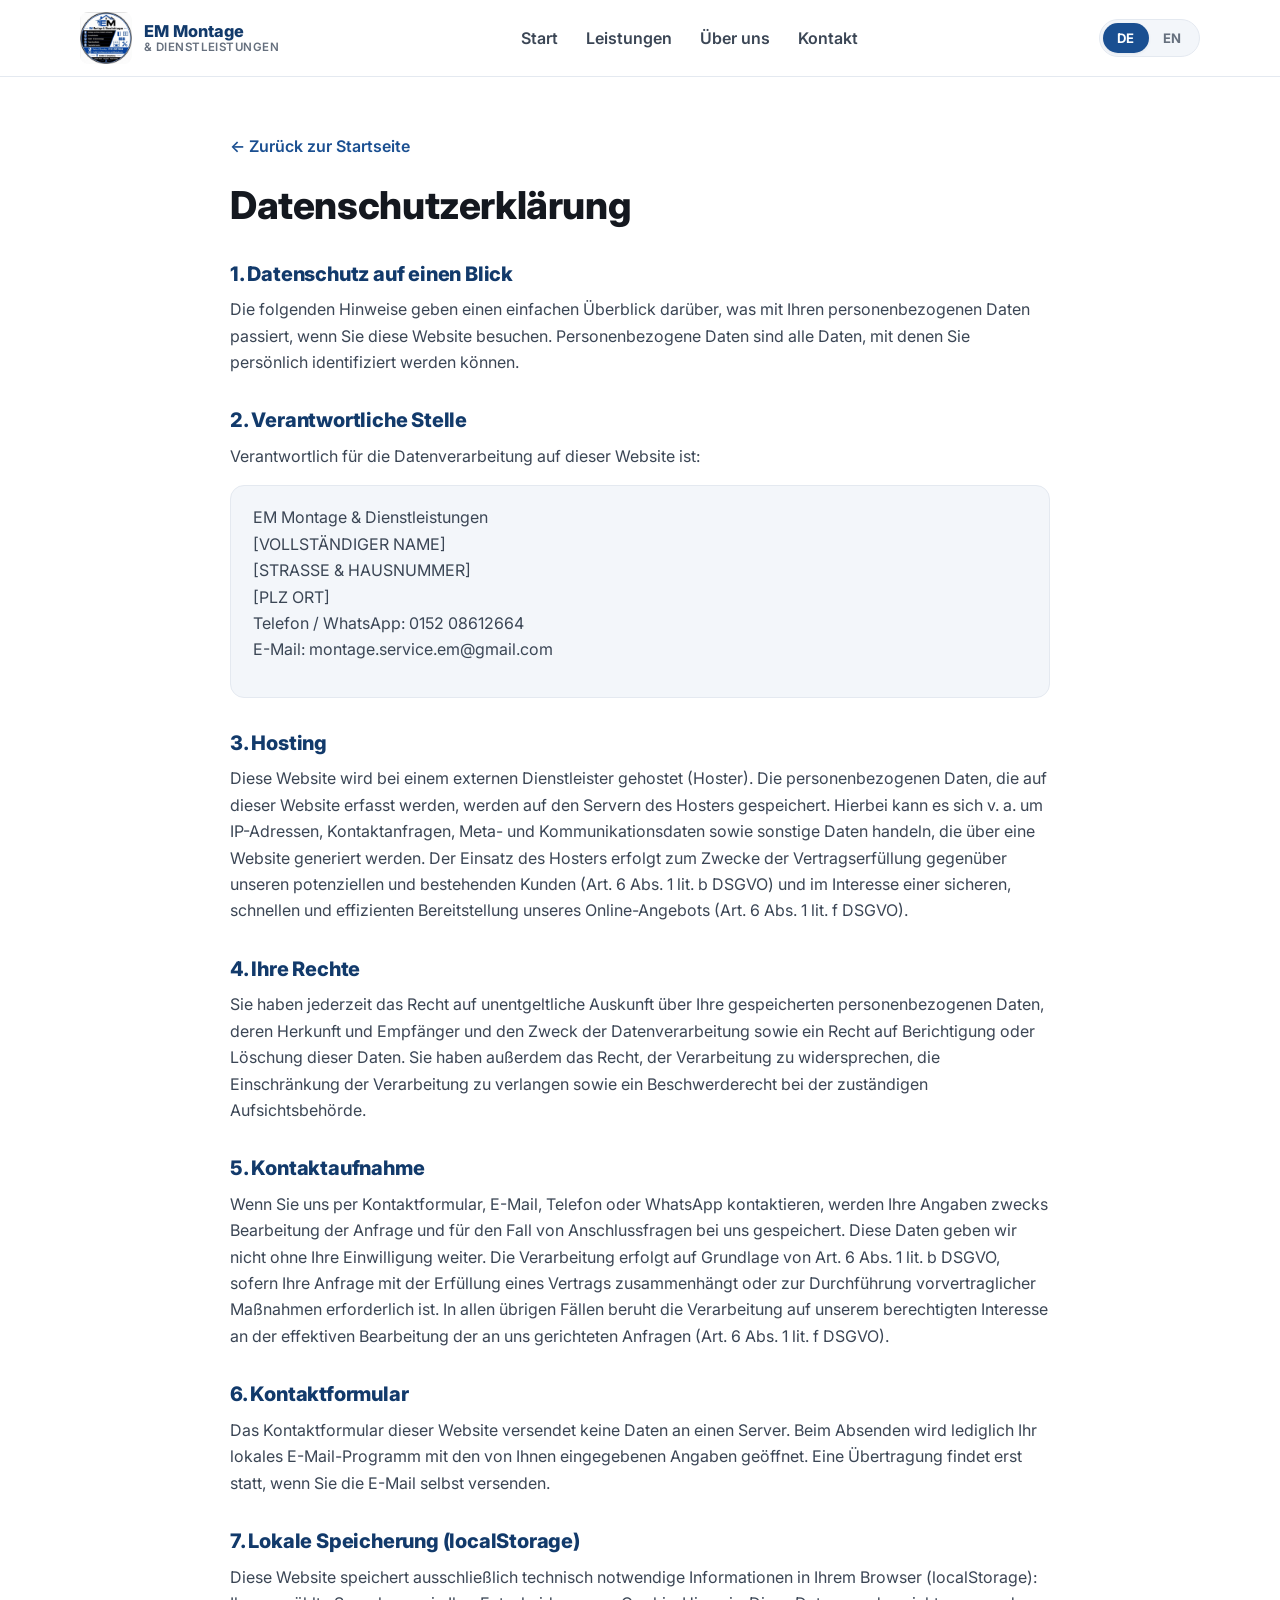
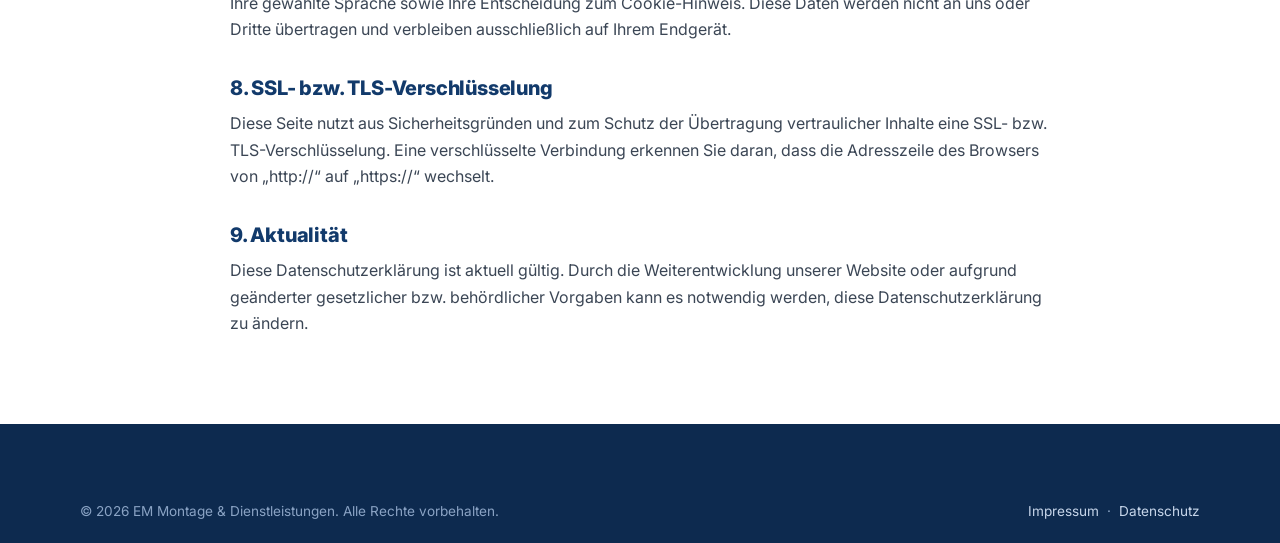
==== datenschutz.html @ 09f966a9 "feat: zweisprachige One-Page-Website für EM Montage & Dienstleistungen - Hero, Leistungen (5 Karten " ====
<!DOCTYPE html>
<html lang="de">
  <head>
    <meta charset="UTF-8" />
    <meta name="viewport" content="width=device-width, initial-scale=1.0" />
    <title data-i18n="privacy.title">Datenschutzerklärung – EM Montage & Dienstleistungen</title>
    <meta name="robots" content="noindex" />
    <meta name="theme-color" content="#1a4f91" />

    <link rel="preconnect" href="https://fonts.googleapis.com" />
    <link rel="preconnect" href="https://fonts.gstatic.com" crossorigin />
    <link
      href="https://fonts.googleapis.com/css2?family=Inter:wght@400;500;600;700;800&display=swap"
      rel="stylesheet"
    />
    <link rel="icon" type="image/png" href="assets/img/EM_logo.png" />
    <link rel="stylesheet" href="css/styles.css" />
  </head>
  <body>
    <!-- ====================== HEADER ====================== -->
    <header class="site-header">
      <div class="container navbar">
        <a class="brand" href="index.html" aria-label="EM Montage & Dienstleistungen – Startseite">
          <img class="brand__logo" src="assets/img/EM_logo.png" alt="EM Montage & Dienstleistungen Logo" />
          <span class="brand__text">
            <span class="brand__name">EM Montage</span>
            <span class="brand__sub">& Dienstleistungen</span>
          </span>
        </a>

        <nav class="nav" id="primary-nav" aria-label="Hauptnavigation">
          <ul class="nav__list">
            <li><a class="nav__link" href="index.html#start" data-i18n="nav.home">Start</a></li>
            <li><a class="nav__link" href="index.html#leistungen" data-i18n="nav.services">Leistungen</a></li>
            <li><a class="nav__link" href="index.html#ueber-uns" data-i18n="nav.about">Über uns</a></li>
            <li><a class="nav__link" href="index.html#kontakt" data-i18n="nav.contact">Kontakt</a></li>
          </ul>
        </nav>

        <div class="nav-actions">
          <div class="lang-switch" role="group" data-i18n-attr="aria-label:nav.langLabel" aria-label="Sprache wechseln">
            <button type="button" class="lang-btn" data-lang-btn="de" aria-pressed="true">DE</button>
            <button type="button" class="lang-btn" data-lang-btn="en" aria-pressed="false">EN</button>
          </div>
          <button type="button" class="nav-toggle" data-nav-toggle aria-expanded="false" aria-controls="primary-nav" data-i18n-attr="aria-label:nav.menu" aria-label="Menü öffnen">
            <span></span><span></span><span></span>
          </button>
        </div>
      </div>
    </header>

    <!-- ====================== INHALT ====================== -->
    <main class="legal">
      <div class="container">
        <div class="legal__wrap">
          <a class="legal__back" href="index.html" data-i18n="legal.back">← Zurück zur Startseite</a>

          <h1 data-i18n="privacy.title"></h1>

          <h2 data-i18n="privacy.introTitle"></h2>
          <p data-i18n="privacy.intro"></p>

          <h2 data-i18n="privacy.responsibleTitle"></h2>
          <p data-i18n="privacy.responsibleIntro"></p>
          <div class="legal-block">
            <p data-i18n="privacy.responsibleBody"></p>
          </div>

          <h2 data-i18n="privacy.hostingTitle"></h2>
          <p data-i18n="privacy.hosting"></p>

          <h2 data-i18n="privacy.rightsTitle"></h2>
          <p data-i18n="privacy.rights"></p>

          <h2 data-i18n="privacy.contactDataTitle"></h2>
          <p data-i18n="privacy.contactData"></p>

          <h2 data-i18n="privacy.formTitle"></h2>
          <p data-i18n="privacy.form"></p>

          <h2 data-i18n="privacy.storageTitle"></h2>
          <p data-i18n="privacy.storage"></p>

          <h2 data-i18n="privacy.sslTitle"></h2>
          <p data-i18n="privacy.ssl"></p>

          <h2 data-i18n="privacy.updatedTitle"></h2>
          <p data-i18n="privacy.updated"></p>
        </div>
      </div>
    </main>

    <!-- ====================== FOOTER ====================== -->
    <footer class="site-footer">
      <div class="container">
        <div class="footer-bottom" style="border-top:none;">
          <span>&copy; <span id="current-year">2026</span> EM Montage &amp; Dienstleistungen. <span data-i18n="footer.rights"></span></span>
          <span>
            <a href="impressum.html" data-i18n="footer.imprint"></a>
            &nbsp;·&nbsp;
            <a href="datenschutz.html" data-i18n="footer.privacy"></a>
          </span>
        </div>
      </div>
    </footer>

    <script src="js/translations.js"></script>
    <script src="js/main.js" defer></script>
  </body>
</html>
---- css/styles.css ----
/* =================================================================
   EM Montage & Dienstleistungen – Stylesheet
   Farbwelt aus dem Logo: Blau (#1a4f91), Schwarz, Weiß
   Mobile-First, responsiv, dezente Animationen
   ================================================================= */

:root {
  /* Marke */
  --blue: #1a4f91;
  --blue-dark: #123a6b;
  --blue-darker: #0d2a4f;
  --blue-light: #2e6bb8;
  --blue-tint: #eef4fb;
  --blue-tint-2: #dde9f7;

  /* Neutral */
  --black: #14181f;
  --ink: #1d2530;
  --gray-700: #3b4655;
  --gray-500: #66707e;
  --gray-300: #c9d2dd;
  --gray-200: #e4e9f0;
  --gray-100: #f3f6fa;
  --white: #ffffff;

  /* Akzent (WhatsApp) */
  --green: #25d366;
  --green-dark: #1da851;

  /* System */
  --shadow-sm: 0 1px 3px rgba(13, 42, 79, 0.08);
  --shadow-md: 0 8px 24px rgba(13, 42, 79, 0.1);
  --shadow-lg: 0 18px 50px rgba(13, 42, 79, 0.16);
  --radius: 14px;
  --radius-lg: 22px;
  --radius-pill: 999px;
  --container: 1160px;
  --header-h: 76px;
  --transition: 0.25s cubic-bezier(0.4, 0, 0.2, 1);

  --font: "Inter", system-ui, -apple-system, "Segoe UI", Roboto, Helvetica,
    Arial, sans-serif;
}

/* -------- Reset / Basis -------- */
*,
*::before,
*::after {
  box-sizing: border-box;
}

html {
  scroll-behavior: smooth;
  scroll-padding-top: var(--header-h);
  -webkit-text-size-adjust: 100%;
}

body {
  margin: 0;
  font-family: var(--font);
  font-size: 1rem;
  line-height: 1.65;
  color: var(--ink);
  background: var(--white);
  -webkit-font-smoothing: antialiased;
  overflow-x: hidden;
}

body.nav-open {
  overflow: hidden;
}

img {
  max-width: 100%;
  display: block;
}

a {
  color: var(--blue);
  text-decoration: none;
  transition: color var(--transition);
}
a:hover {
  color: var(--blue-dark);
}

h1,
h2,
h3,
h4 {
  font-weight: 800;
  line-height: 1.18;
  color: var(--black);
  letter-spacing: -0.01em;
  margin: 0 0 0.5em;
}

p {
  margin: 0 0 1em;
}

ul {
  margin: 0;
  padding: 0;
  list-style: none;
}

:focus-visible {
  outline: 3px solid var(--blue-light);
  outline-offset: 2px;
  border-radius: 4px;
}

/* -------- Layout-Helfer -------- */
.container {
  width: 100%;
  max-width: var(--container);
  margin: 0 auto;
  padding: 0 20px;
}

.section {
  padding: 72px 0;
}

.section--tint {
  background: var(--gray-100);
}

.section__head {
  max-width: 720px;
  margin: 0 auto 48px;
  text-align: center;
}

.eyebrow {
  display: inline-block;
  font-size: 0.8rem;
  font-weight: 700;
  letter-spacing: 0.14em;
  text-transform: uppercase;
  color: var(--blue);
  background: var(--blue-tint);
  padding: 6px 14px;
  border-radius: var(--radius-pill);
  margin-bottom: 16px;
}

.section__title {
  font-size: clamp(1.7rem, 4vw, 2.4rem);
}

.section__subtitle {
  color: var(--gray-500);
  font-size: 1.08rem;
  margin: 0;
}

.skip-link {
  position: absolute;
  left: -9999px;
  top: 0;
  background: var(--blue);
  color: #fff;
  padding: 10px 16px;
  border-radius: 0 0 8px 0;
  z-index: 2000;
}
.skip-link:focus {
  left: 0;
  color: #fff;
}

/* -------- Buttons -------- */
.btn {
  display: inline-flex;
  align-items: center;
  justify-content: center;
  gap: 10px;
  font-family: inherit;
  font-size: 1rem;
  font-weight: 700;
  line-height: 1;
  padding: 15px 26px;
  border: 2px solid transparent;
  border-radius: var(--radius-pill);
  cursor: pointer;
  transition: transform var(--transition), box-shadow var(--transition),
    background var(--transition), color var(--transition),
    border-color var(--transition);
  white-space: nowrap;
}
.btn:hover {
  transform: translateY(-2px);
}
.btn svg {
  width: 20px;
  height: 20px;
  flex: none;
}

.btn--primary {
  background: var(--blue);
  color: #fff;
  box-shadow: var(--shadow-md);
}
.btn--primary:hover {
  background: var(--blue-dark);
  color: #fff;
}

.btn--whatsapp {
  background: var(--green);
  color: #0b3d1e;
}
.btn--whatsapp:hover {
  background: var(--green-dark);
  color: #fff;
}

.btn--ghost {
  background: transparent;
  color: var(--blue);
  border-color: var(--gray-300);
}
.btn--ghost:hover {
  border-color: var(--blue);
  background: var(--blue-tint);
}

.btn--light {
  background: #fff;
  color: var(--blue-dark);
}
.btn--light:hover {
  background: var(--gray-100);
}

.btn--block {
  width: 100%;
}

/* =================================================================
   Header / Navbar
   ================================================================= */
.site-header {
  position: sticky;
  top: 0;
  z-index: 1000;
  background: rgba(255, 255, 255, 0.92);
  backdrop-filter: saturate(180%) blur(10px);
  -webkit-backdrop-filter: saturate(180%) blur(10px);
  border-bottom: 1px solid var(--gray-200);
  transition: box-shadow var(--transition), background var(--transition);
}
.site-header.is-scrolled {
  box-shadow: var(--shadow-sm);
}

.navbar {
  display: flex;
  align-items: center;
  justify-content: space-between;
  gap: 16px;
  height: var(--header-h);
}

.brand {
  display: flex;
  align-items: center;
  gap: 12px;
  font-weight: 800;
  color: var(--black);
  flex: none;
}
.brand:hover {
  color: var(--black);
}
.brand__logo {
  height: 52px;
  width: auto;
  border-radius: 8px;
}
.brand__text {
  display: flex;
  flex-direction: column;
  line-height: 1.1;
}
.brand__name {
  font-size: 1.02rem;
  font-weight: 800;
  color: var(--blue-dark);
}
.brand__sub {
  font-size: 0.72rem;
  font-weight: 600;
  letter-spacing: 0.04em;
  color: var(--gray-500);
  text-transform: uppercase;
}

/* Navigation */
.nav {
  display: flex;
  align-items: center;
  gap: 28px;
}
.nav__list {
  display: flex;
  align-items: center;
  gap: 28px;
}
.nav__link {
  font-weight: 600;
  color: var(--gray-700);
  position: relative;
  padding: 4px 0;
}
.nav__link::after {
  content: "";
  position: absolute;
  left: 0;
  bottom: -4px;
  width: 0;
  height: 2px;
  background: var(--blue);
  transition: width var(--transition);
}
.nav__link:hover {
  color: var(--blue-dark);
}
.nav__link:hover::after {
  width: 100%;
}

/* Sprach-Toggle */
.lang-switch {
  display: inline-flex;
  align-items: center;
  background: var(--gray-100);
  border: 1px solid var(--gray-200);
  border-radius: var(--radius-pill);
  padding: 3px;
  flex: none;
}
.lang-btn {
  font-family: inherit;
  font-size: 0.82rem;
  font-weight: 700;
  letter-spacing: 0.04em;
  color: var(--gray-500);
  background: transparent;
  border: none;
  padding: 7px 14px;
  border-radius: var(--radius-pill);
  cursor: pointer;
  transition: background var(--transition), color var(--transition);
}
.lang-btn.is-active {
  background: var(--blue);
  color: #fff;
  box-shadow: var(--shadow-sm);
}

.nav-actions {
  display: flex;
  align-items: center;
  gap: 14px;
  flex: none;
}

/* Hamburger */
.nav-toggle {
  display: none;
  flex-direction: column;
  justify-content: center;
  gap: 5px;
  width: 44px;
  height: 44px;
  background: transparent;
  border: 1px solid var(--gray-200);
  border-radius: 10px;
  cursor: pointer;
  padding: 0 10px;
}
.nav-toggle span {
  display: block;
  height: 2px;
  width: 100%;
  background: var(--blue-dark);
  border-radius: 2px;
  transition: transform var(--transition), opacity var(--transition);
}
.nav-toggle.is-open span:nth-child(1) {
  transform: translateY(7px) rotate(45deg);
}
.nav-toggle.is-open span:nth-child(2) {
  opacity: 0;
}
.nav-toggle.is-open span:nth-child(3) {
  transform: translateY(-7px) rotate(-45deg);
}

/* =================================================================
   Hero
   ================================================================= */
.hero {
  position: relative;
  color: #fff;
  background: linear-gradient(
      135deg,
      rgba(13, 42, 79, 0.92),
      rgba(26, 79, 145, 0.85)
    ),
    url("../assets/img/hero.jpg") center / cover no-repeat;
}
.hero__inner {
  display: grid;
  gap: 28px;
  padding: 80px 0 88px;
  max-width: 760px;
}
.hero__badge {
  display: inline-flex;
  align-items: center;
  gap: 8px;
  align-self: flex-start;
  font-size: 0.82rem;
  font-weight: 600;
  background: rgba(255, 255, 255, 0.14);
  border: 1px solid rgba(255, 255, 255, 0.25);
  color: #eaf1fb;
  padding: 8px 16px;
  border-radius: var(--radius-pill);
  backdrop-filter: blur(4px);
}
.hero__badge::before {
  content: "";
  width: 8px;
  height: 8px;
  border-radius: 50%;
  background: var(--green);
}
.hero__title {
  color: #fff;
  font-size: clamp(2rem, 5.5vw, 3.3rem);
  margin: 0;
}
.hero__slogan {
  font-size: clamp(1.05rem, 2.5vw, 1.35rem);
  font-weight: 700;
  color: #aecbf0;
  margin: 0;
}
.hero__text {
  font-size: 1.1rem;
  color: #e7eefa;
  max-width: 620px;
  margin: 0;
}
.hero__actions {
  display: flex;
  flex-wrap: wrap;
  gap: 14px;
  margin-top: 4px;
}
.hero__region {
  display: inline-flex;
  align-items: center;
  gap: 8px;
  font-size: 0.92rem;
  color: #cdddf3;
  margin-top: 6px;
}
.hero__region svg {
  width: 18px;
  height: 18px;
  flex: none;
}

/* =================================================================
   Leistungen
   ================================================================= */
.services-grid {
  display: grid;
  grid-template-columns: 1fr;
  gap: 22px;
}

.service-card {
  background: #fff;
  border: 1px solid var(--gray-200);
  border-radius: var(--radius-lg);
  box-shadow: var(--shadow-sm);
  transition: transform var(--transition), box-shadow var(--transition),
    border-color var(--transition);
  position: relative;
  overflow: hidden;
  display: flex;
  flex-direction: column;
}
.service-card:hover {
  transform: translateY(-6px);
  box-shadow: var(--shadow-lg);
  border-color: var(--blue-tint-2);
}

/* Foto-Kopf der Karte */
.service-card__media {
  position: relative;
  height: 180px;
  overflow: hidden;
  background: var(--blue-tint);
}
.service-card__media img {
  width: 100%;
  height: 100%;
  object-fit: cover;
  transition: transform 0.5s ease;
}
.service-card:hover .service-card__media img {
  transform: scale(1.06);
}
.service-card__media::after {
  content: "";
  position: absolute;
  inset: 0;
  background: linear-gradient(
    180deg,
    rgba(13, 42, 79, 0) 45%,
    rgba(13, 42, 79, 0.35) 100%
  );
}

.service-card__body {
  padding: 30px 26px 30px;
  display: flex;
  flex-direction: column;
  flex: 1;
}

.service-card__icon {
  display: inline-flex;
  align-items: center;
  justify-content: center;
  width: 56px;
  height: 56px;
  border-radius: 16px;
  background: var(--blue);
  color: #fff;
  box-shadow: var(--shadow-md);
  /* Über den Bildrand schieben */
  margin: -58px 0 16px;
  position: relative;
  z-index: 1;
  border: 3px solid #fff;
}
.service-card__icon svg {
  width: 28px;
  height: 28px;
}
.service-card__title {
  font-size: 1.18rem;
  margin-bottom: 10px;
}
.service-card__text {
  color: var(--gray-500);
  margin: 0;
  font-size: 0.98rem;
}

/* CTA-Karte ohne Foto behält Innenabstand */
.service-card--cta {
  padding: 30px 26px;
  justify-content: center;
}

/* =================================================================
   Über uns / Warum wir
   ================================================================= */
.about {
  display: grid;
  gap: 48px;
  align-items: center;
}
.about__media {
  position: relative;
  border-radius: var(--radius-lg);
  overflow: hidden;
  box-shadow: var(--shadow-lg);
  min-height: 320px;
}
.about__media img {
  width: 100%;
  height: 100%;
  object-fit: cover;
  position: absolute;
  inset: 0;
}
.about__badge {
  position: absolute;
  left: 20px;
  bottom: 20px;
  background: rgba(255, 255, 255, 0.95);
  border-radius: var(--radius);
  padding: 14px 18px;
  box-shadow: var(--shadow-md);
  display: flex;
  align-items: center;
  gap: 12px;
}
.about__badge strong {
  font-size: 1.4rem;
  color: var(--blue-dark);
  display: block;
  line-height: 1;
}
.about__badge span {
  font-size: 0.82rem;
  color: var(--gray-500);
}

.about__title {
  font-size: clamp(1.6rem, 3.5vw, 2.2rem);
}
.about__text {
  color: var(--gray-500);
  font-size: 1.06rem;
  margin-bottom: 28px;
}

.trust-grid {
  display: grid;
  grid-template-columns: 1fr;
  gap: 18px;
}
.trust-item {
  display: flex;
  gap: 14px;
  align-items: flex-start;
}
.trust-item__icon {
  flex: none;
  width: 46px;
  height: 46px;
  border-radius: 12px;
  background: var(--blue);
  color: #fff;
  display: inline-flex;
  align-items: center;
  justify-content: center;
}
.trust-item__icon svg {
  width: 24px;
  height: 24px;
}
.trust-item h3 {
  font-size: 1.05rem;
  margin: 2px 0 4px;
}
.trust-item p {
  margin: 0;
  color: var(--gray-500);
  font-size: 0.95rem;
}

/* =================================================================
   Kontakt
   ================================================================= */
.contact {
  display: grid;
  gap: 36px;
}

.contact-info {
  display: grid;
  gap: 16px;
  align-content: start;
}
.contact-card {
  display: flex;
  align-items: center;
  gap: 16px;
  background: #fff;
  border: 1px solid var(--gray-200);
  border-radius: var(--radius);
  padding: 18px 20px;
  box-shadow: var(--shadow-sm);
  transition: transform var(--transition), box-shadow var(--transition);
}
.contact-card:hover {
  transform: translateY(-3px);
  box-shadow: var(--shadow-md);
}
.contact-card__icon {
  flex: none;
  width: 50px;
  height: 50px;
  border-radius: 12px;
  background: var(--blue-tint);
  color: var(--blue);
  display: inline-flex;
  align-items: center;
  justify-content: center;
}
.contact-card__icon svg {
  width: 26px;
  height: 26px;
}
.contact-card__label {
  font-size: 0.8rem;
  text-transform: uppercase;
  letter-spacing: 0.06em;
  color: var(--gray-500);
  font-weight: 600;
}
.contact-card__value {
  font-size: 1.08rem;
  font-weight: 700;
  color: var(--black);
}
.contact-card__value a {
  color: var(--black);
}
.contact-card__value a:hover {
  color: var(--blue);
}

/* Formular */
.contact-form {
  background: #fff;
  border: 1px solid var(--gray-200);
  border-radius: var(--radius-lg);
  padding: 30px 26px;
  box-shadow: var(--shadow-md);
}
.form-row {
  margin-bottom: 16px;
}
.form-grid-2 {
  display: grid;
  grid-template-columns: 1fr;
  gap: 16px;
}
.field-label {
  display: block;
  font-size: 0.88rem;
  font-weight: 600;
  color: var(--gray-700);
  margin-bottom: 6px;
}
.field-label .req {
  color: #c0392b;
}
.input,
.textarea,
.select {
  width: 100%;
  font-family: inherit;
  font-size: 1rem;
  color: var(--ink);
  background: var(--gray-100);
  border: 1.5px solid var(--gray-200);
  border-radius: 10px;
  padding: 13px 14px;
  transition: border-color var(--transition), background var(--transition),
    box-shadow var(--transition);
}
.input:focus,
.textarea:focus,
.select:focus {
  outline: none;
  border-color: var(--blue);
  background: #fff;
  box-shadow: 0 0 0 4px var(--blue-tint);
}
.textarea {
  resize: vertical;
  min-height: 130px;
}
.form-error {
  color: #c0392b;
  font-size: 0.9rem;
  font-weight: 600;
  margin: 0 0 12px;
}
.form-note {
  font-size: 0.82rem;
  color: var(--gray-500);
  margin: 14px 0 0;
  text-align: center;
}

/* =================================================================
   Footer
   ================================================================= */
.site-footer {
  background: var(--blue-darker);
  color: #c7d6ea;
  padding: 56px 0 0;
}
.footer-grid {
  display: grid;
  grid-template-columns: 1fr;
  gap: 36px;
  padding-bottom: 40px;
}
.footer-brand__logo {
  height: 64px;
  width: auto;
  border-radius: 10px;
  background: #fff;
  padding: 6px;
  margin-bottom: 14px;
}
.footer-brand__name {
  color: #fff;
  font-size: 1.15rem;
  font-weight: 800;
  margin: 0 0 6px;
}
.footer-brand__tagline {
  color: #9fb6d4;
  font-size: 0.92rem;
  max-width: 320px;
  margin: 0;
}
.footer-col h4 {
  color: #fff;
  font-size: 0.95rem;
  text-transform: uppercase;
  letter-spacing: 0.08em;
  margin-bottom: 16px;
}
.footer-col ul {
  display: grid;
  gap: 10px;
}
.footer-col a,
.footer-col li {
  color: #c7d6ea;
  font-size: 0.95rem;
}
.footer-col a:hover {
  color: #fff;
}
.footer-contact-item {
  display: flex;
  gap: 10px;
  align-items: flex-start;
}
.footer-contact-item svg {
  width: 18px;
  height: 18px;
  flex: none;
  margin-top: 3px;
  color: #7ea6d8;
}
.footer-bottom {
  border-top: 1px solid rgba(255, 255, 255, 0.12);
  padding: 20px 0;
  display: flex;
  flex-direction: column;
  gap: 10px;
  align-items: center;
  text-align: center;
  font-size: 0.85rem;
  color: #8aa3c4;
}
.footer-bottom a {
  color: #c7d6ea;
}

/* =================================================================
   Cookie-Banner
   ================================================================= */
.cookie-banner {
  position: fixed;
  left: 16px;
  right: 16px;
  bottom: 16px;
  z-index: 1500;
  max-width: 560px;
  margin: 0 auto;
  background: #fff;
  border: 1px solid var(--gray-200);
  border-radius: var(--radius-lg);
  box-shadow: var(--shadow-lg);
  padding: 22px 24px;
  transform: translateY(140%);
  opacity: 0;
  transition: transform 0.35s ease, opacity 0.35s ease;
}
.cookie-banner.is-visible {
  transform: translateY(0);
  opacity: 1;
}
.cookie-banner__title {
  font-size: 1.05rem;
  margin: 0 0 6px;
  display: flex;
  align-items: center;
  gap: 8px;
}
.cookie-banner__title svg {
  width: 22px;
  height: 22px;
  color: var(--blue);
}
.cookie-banner__text {
  font-size: 0.9rem;
  color: var(--gray-500);
  margin: 0 0 16px;
}
.cookie-banner__text a {
  font-weight: 600;
}
.cookie-banner__actions {
  display: flex;
  gap: 12px;
  flex-wrap: wrap;
}
.cookie-banner__actions .btn {
  flex: 1 1 auto;
  padding: 12px 18px;
  font-size: 0.95rem;
}

/* =================================================================
   Rechtsseiten (Impressum / Datenschutz)
   ================================================================= */
.legal {
  padding: 56px 0 72px;
}
.legal__wrap {
  max-width: 820px;
  margin: 0 auto;
}
.legal__back {
  display: inline-block;
  font-weight: 600;
  margin-bottom: 24px;
}
.legal h1 {
  font-size: clamp(1.8rem, 4vw, 2.4rem);
  margin-bottom: 28px;
}
.legal h2 {
  font-size: 1.25rem;
  margin: 34px 0 10px;
  color: var(--blue-dark);
}
.legal h3 {
  font-size: 1.05rem;
  margin: 22px 0 6px;
}
.legal p {
  color: var(--gray-700);
}
.legal .legal-block {
  background: var(--gray-100);
  border: 1px solid var(--gray-200);
  border-radius: var(--radius);
  padding: 18px 22px;
  margin: 16px 0;
}

/* =================================================================
   Scroll-Reveal
   ================================================================= */
[data-reveal] {
  opacity: 0;
  transform: translateY(24px);
  transition: opacity 0.6s ease, transform 0.6s ease;
}
[data-reveal].is-visible {
  opacity: 1;
  transform: none;
}
[data-reveal][data-reveal-delay="1"] { transition-delay: 0.08s; }
[data-reveal][data-reveal-delay="2"] { transition-delay: 0.16s; }
[data-reveal][data-reveal-delay="3"] { transition-delay: 0.24s; }
[data-reveal][data-reveal-delay="4"] { transition-delay: 0.32s; }

@media (prefers-reduced-motion: reduce) {
  * {
    animation-duration: 0.001ms !important;
    transition-duration: 0.001ms !important;
    scroll-behavior: auto !important;
  }
  [data-reveal] {
    opacity: 1;
    transform: none;
  }
}

/* =================================================================
   Responsive
   ================================================================= */
@media (min-width: 600px) {
  .services-grid {
    grid-template-columns: repeat(2, 1fr);
  }
  .trust-grid {
    grid-template-columns: repeat(2, 1fr);
  }
  .form-grid-2 {
    grid-template-columns: 1fr 1fr;
  }
  .footer-bottom {
    flex-direction: row;
    justify-content: space-between;
  }
}

@media (min-width: 900px) {
  .section {
    padding: 92px 0;
  }
  .services-grid {
    grid-template-columns: repeat(3, 1fr);
  }
  .about {
    grid-template-columns: 1fr 1fr;
  }
  .contact {
    grid-template-columns: 0.9fr 1.1fr;
    align-items: start;
  }
  .footer-grid {
    grid-template-columns: 1.4fr 1fr 1fr 1.2fr;
  }
}

/* Mobile-Navigation */
@media (max-width: 859px) {
  .nav-toggle {
    display: flex;
  }
  .nav {
    position: fixed;
    top: var(--header-h);
    left: 0;
    right: 0;
    bottom: 0;
    flex-direction: column;
    justify-content: flex-start;
    gap: 0;
    background: #fff;
    padding: 24px 24px 40px;
    transform: translateX(100%);
    transition: transform var(--transition);
    overflow-y: auto;
    box-shadow: var(--shadow-lg);
  }
  .nav.is-open {
    transform: translateX(0);
  }
  .nav__list {
    flex-direction: column;
    align-items: stretch;
    gap: 4px;
    width: 100%;
  }
  .nav__link {
    display: block;
    padding: 14px 4px;
    font-size: 1.1rem;
    border-bottom: 1px solid var(--gray-200);
  }
  .nav__link::after {
    display: none;
  }
}

@media (min-width: 860px) {
  .nav {
    display: flex !important;
  }
}
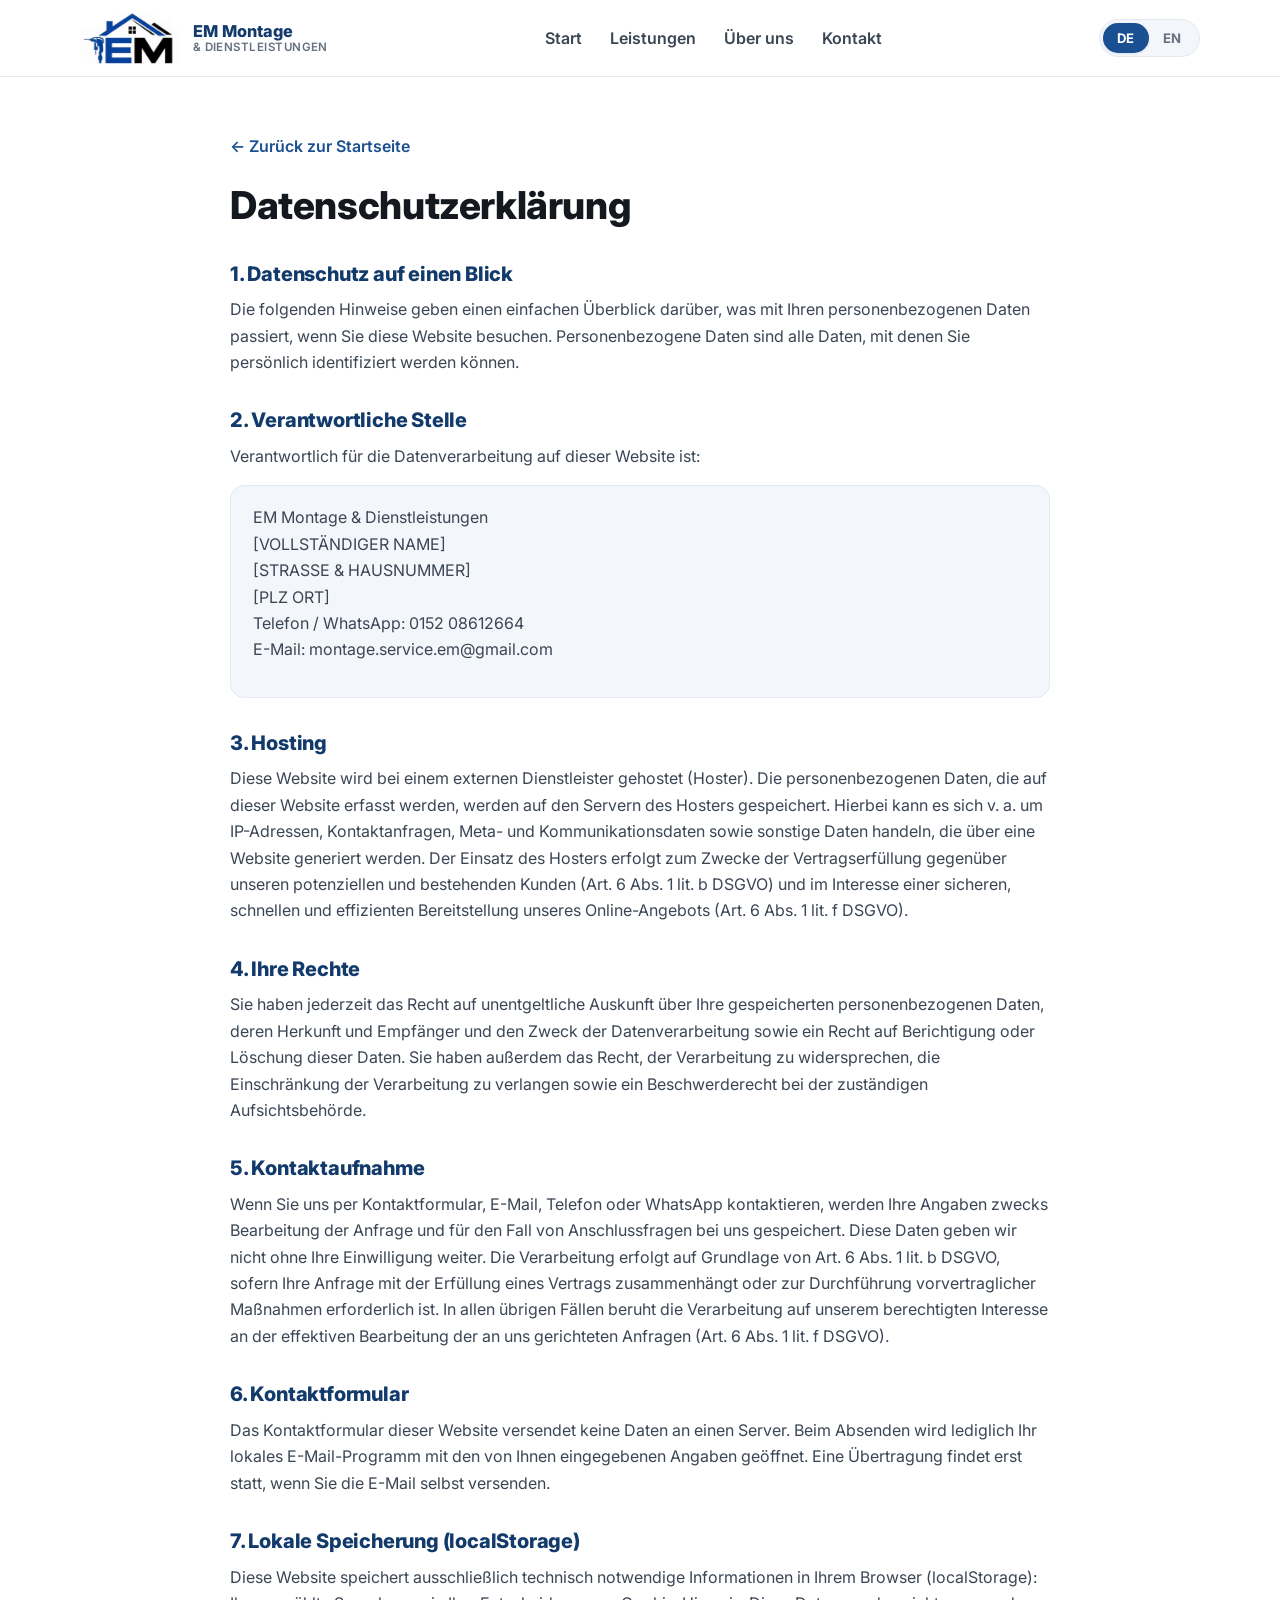
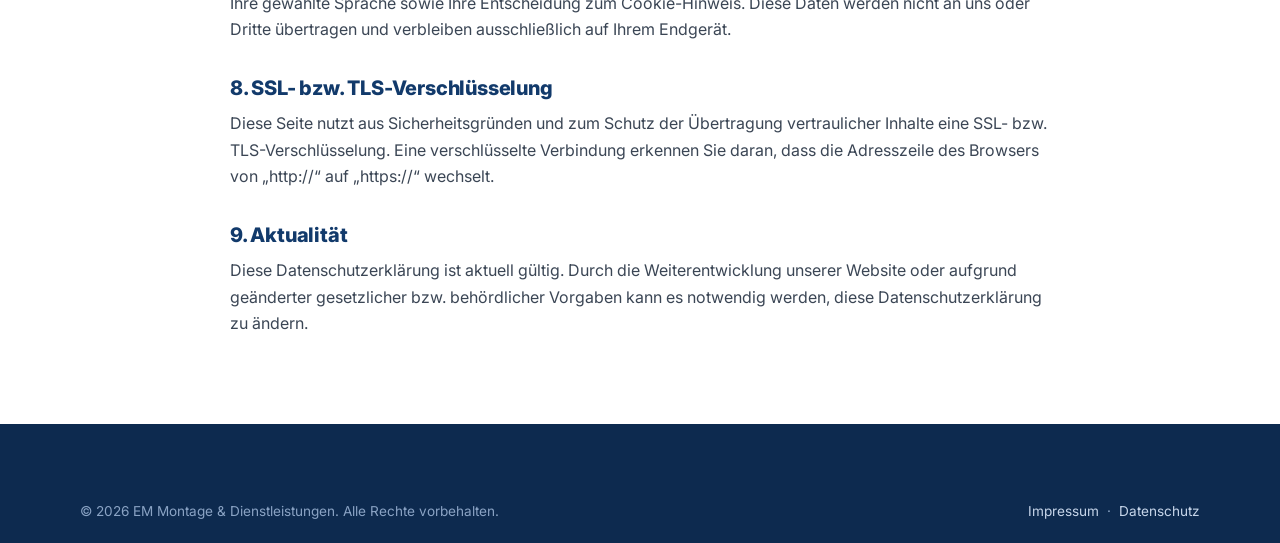
==== commit 4ac41205: "feat: neues EM-Logo (Haus + Bohrmaschine) in Navbar und Footer" ====
--- a/datenschutz.html
+++ b/datenschutz.html
@@ -21,7 +21,7 @@
     <header class="site-header">
       <div class="container navbar">
         <a class="brand" href="index.html" aria-label="EM Montage & Dienstleistungen – Startseite">
-          <img class="brand__logo" src="assets/img/EM_logo.png" alt="EM Montage & Dienstleistungen Logo" />
+          <img class="brand__logo" src="assets/img/EM_Montage_logo.png" alt="EM Montage & Dienstleistungen Logo" />
           <span class="brand__text">
             <span class="brand__name">EM Montage</span>
             <span class="brand__sub">& Dienstleistungen</span>
